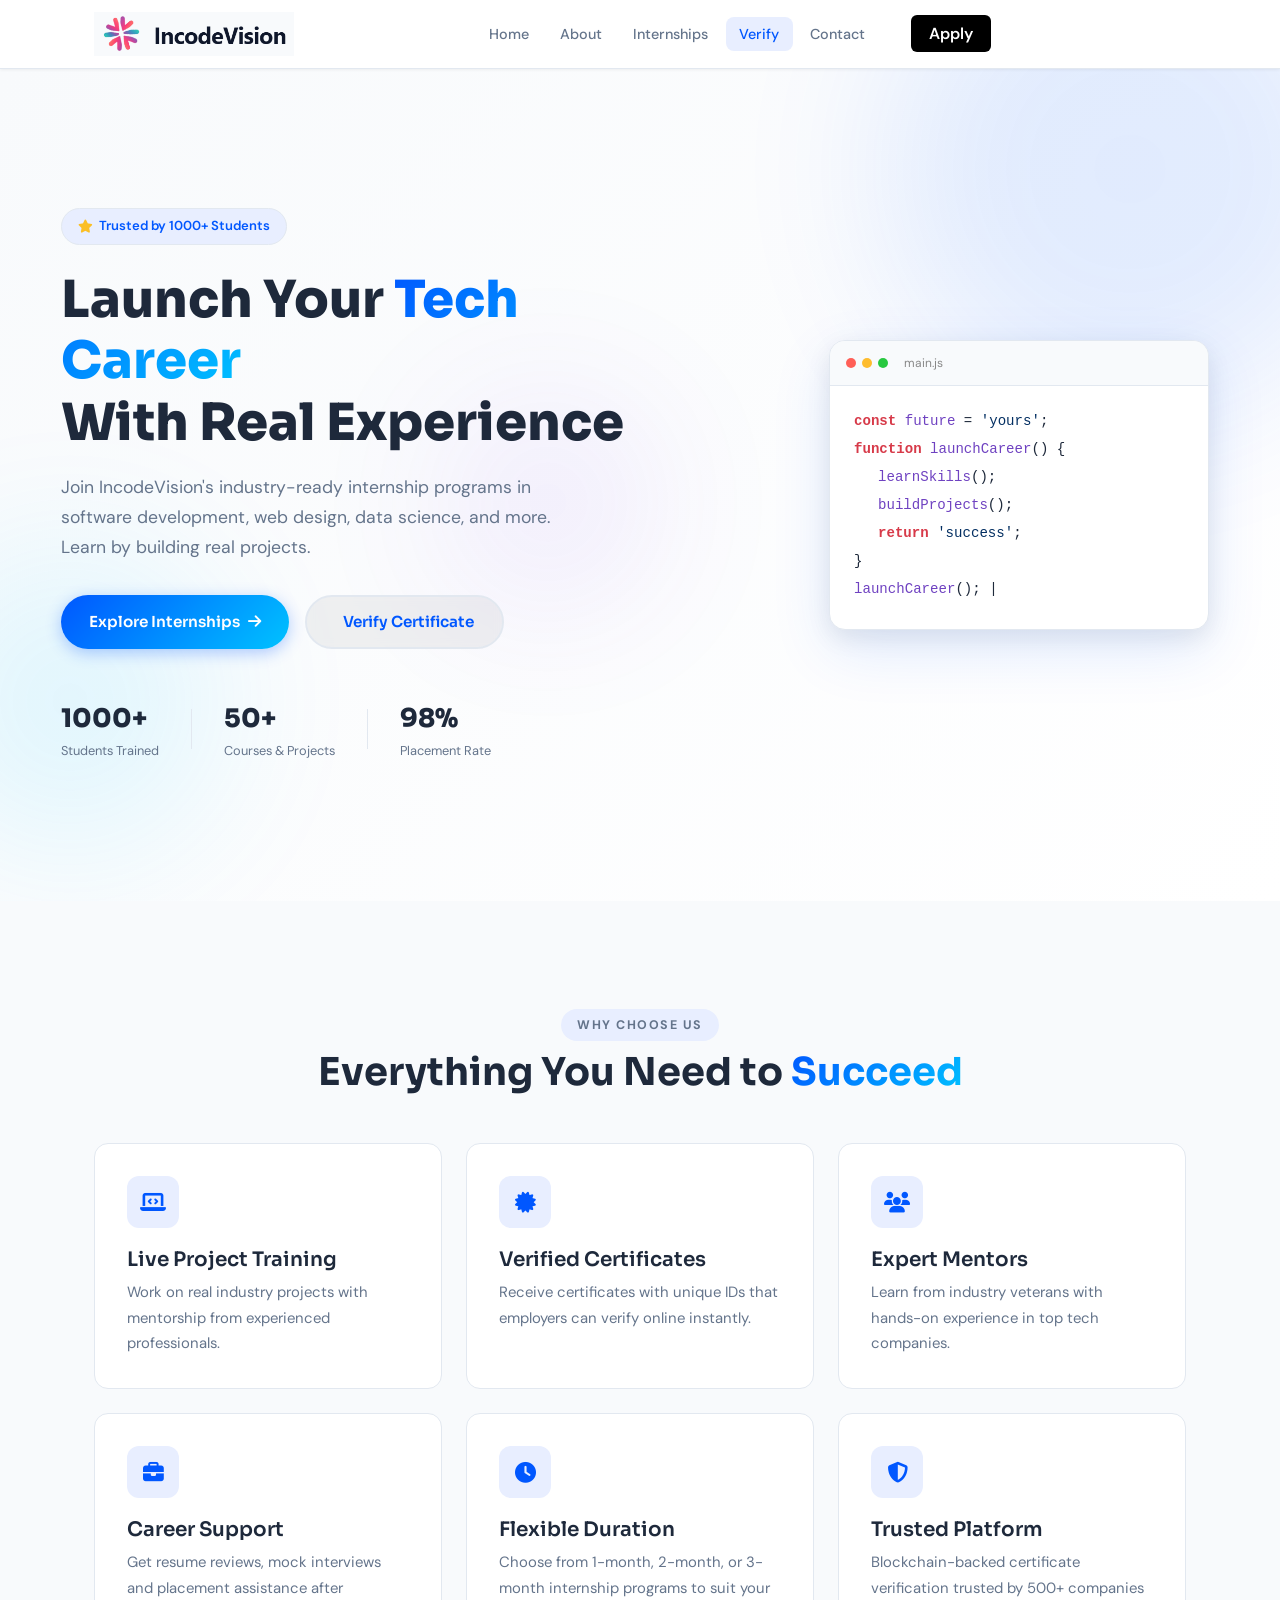
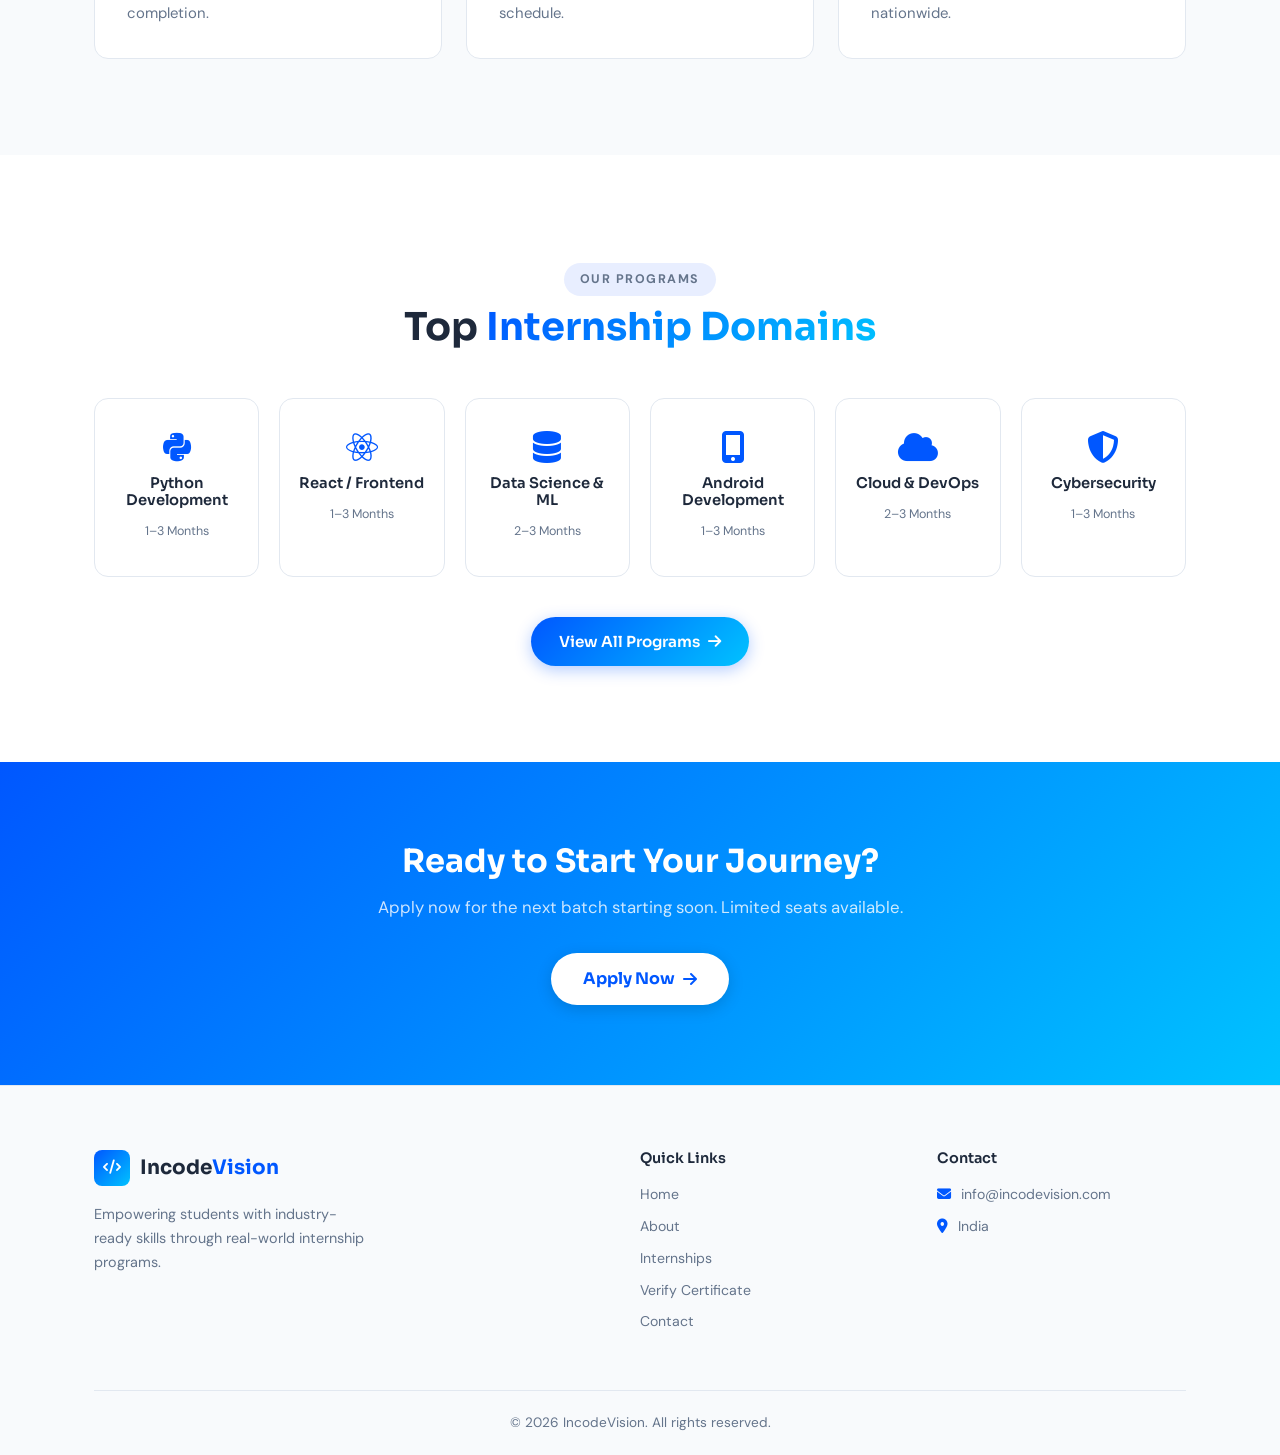
==== incodevision-site/index.html @ 97fe5856 "Add files via upload" ====
<!DOCTYPE html>
<html lang="en">
<head>
  <meta charset="UTF-8" />
  <meta name="viewport" content="width=device-width, initial-scale=1.0"/>

  <title>IncodeVision - Software Training & Internships</title>

  <!-- ✅ Favicon -->
  <link rel="icon" type="image/png" href="images/logo.png">

  <!-- CSS -->
  <link rel="stylesheet" href="css/style.css" />

  <!-- Fonts -->
  <link href="https://fonts.googleapis.com/css2?family=Sora:wght@300;400;600;700;800&family=DM+Sans:wght@300;400;500;600&display=swap" rel="stylesheet"/>
  
  <!-- Icons -->
  <link rel="stylesheet" href="https://cdnjs.cloudflare.com/ajax/libs/font-awesome/6.5.0/css/all.min.css"/>
</head>
<body>

  <!-- NAVBAR -->
 <nav class="navbar">
  <div class="nav-container">
    <a href="index.html" class="nav-logo">
      <img src="images/logo1.png" alt="IncodeVision" style="width: 200px;">
      <span class="logo-text">IncodeVision</span>
    </a>

    <div class="nav-menu-wrapper">
      <ul class="nav-links">
        <li><a href="index.html">Home</a></li>
        <li><a href="about.html">About</a></li>
        <li><a href="internships.html">Internships</a></li>
        <li><a href="verify.html" class="active">Verify</a></li>
        <li><a href="contact.html">Contact</a></li>
      </ul>
    </div>

    <div class="nav-action">
      <a href="https://docs.google.com/forms/d/e/1FAIpQLSc2dEgize7jvBvzToifJGO6LX6kTXSYK8UEjQz7DuTjuhGM4A/viewform" 
   class="btn-apply" 
   target="_blank" 
   rel="noopener noreferrer">
   Apply
</a>
    </div>

    <button class="hamburger" onclick="toggleMenu()"><i class="fas fa-bars"></i></button>
  </div>
</nav>

  <!-- HERO -->
  <section class="hero">
    <div class="hero-bg-shapes">
      <div class="shape s1"></div>
      <div class="shape s2"></div>
      <div class="shape s3"></div>
    </div>
    <div class="hero-content">
      <div class="hero-badge"><i class="fas fa-star"></i> Trusted by 1000+ Students</div>
      <h1>Launch Your <span class="gradient-text">Tech Career</span><br/>With Real Experience</h1>
      <p>Join IncodeVision's industry-ready internship programs in software development, web design, data science, and more. Learn by building real projects.</p>
      <div class="hero-buttons">
        <a href="internships.html" class="btn-primary">Explore Internships <i class="fas fa-arrow-right"></i></a>
        <a href="verify.html" class="btn-secondary"><i class="fas fa-shield-check"></i> Verify Certificate</a>
      </div>
      <div class="hero-stats">
        <div class="stat"><span class="stat-num">1000+</span><span class="stat-label">Students Trained</span></div>
        <div class="stat-divider"></div>
        <div class="stat"><span class="stat-num">50+</span><span class="stat-label">Courses & Projects</span></div>
        <div class="stat-divider"></div>
        <div class="stat"><span class="stat-num">98%</span><span class="stat-label">Placement Rate</span></div>
      </div>
    </div>
    <div class="hero-visual">
      <div class="code-card">
        <div class="code-header"><span class="dot red"></span><span class="dot yellow"></span><span class="dot green"></span><span style="margin-left:10px;font-size:12px;color:#888">main.js</span></div>
        <div class="code-body">
          <div class="code-line"><span class="kw">const</span> <span class="fn">future</span> = <span class="str">'yours'</span>;</div>
          <div class="code-line"><span class="kw">function</span> <span class="fn">launchCareer</span>() {</div>
          <div class="code-line pl"><span class="fn">learnSkills</span>();</div>
          <div class="code-line pl"><span class="fn">buildProjects</span>();</div>
          <div class="code-line pl"><span class="kw">return</span> <span class="str">'success'</span>;</div>
          <div class="code-line">}</div>
          <div class="code-line blink"><span class="fn">launchCareer</span>(); <span class="cursor">|</span></div>
        </div>
      </div>
    </div>
  </section>

  <!-- FEATURES -->
  <section class="features">
    <div class="container">
      <div class="section-header">
        <p class="section-tag">Why Choose Us</p>
        <h2>Everything You Need to <span class="gradient-text">Succeed</span></h2>
      </div>
      <div class="features-grid">
        <div class="feature-card">
          <div class="feature-icon"><i class="fas fa-laptop-code"></i></div>
          <h3>Live Project Training</h3>
          <p>Work on real industry projects with mentorship from experienced professionals.</p>
        </div>
        <div class="feature-card">
          <div class="feature-icon"><i class="fas fa-certificate"></i></div>
          <h3>Verified Certificates</h3>
          <p>Receive certificates with unique IDs that employers can verify online instantly.</p>
        </div>
        <div class="feature-card">
          <div class="feature-icon"><i class="fas fa-users"></i></div>
          <h3>Expert Mentors</h3>
          <p>Learn from industry veterans with hands-on experience in top tech companies.</p>
        </div>
        <div class="feature-card">
          <div class="feature-icon"><i class="fas fa-briefcase"></i></div>
          <h3>Career Support</h3>
          <p>Get resume reviews, mock interviews and placement assistance after completion.</p>
        </div>
        <div class="feature-card">
          <div class="feature-icon"><i class="fas fa-clock"></i></div>
          <h3>Flexible Duration</h3>
          <p>Choose from 1-month, 2-month, or 3-month internship programs to suit your schedule.</p>
        </div>
        <div class="feature-card">
          <div class="feature-icon"><i class="fas fa-shield-alt"></i></div>
          <h3>Trusted Platform</h3>
          <p>Blockchain-backed certificate verification trusted by 500+ companies nationwide.</p>
        </div>
      </div>
    </div>
  </section>

  <!-- DOMAINS -->
  <section class="domains">
    <div class="container">
      <div class="section-header">
        <p class="section-tag">Our Programs</p>
        <h2>Top <span class="gradient-text">Internship Domains</span></h2>
      </div>
      <div class="domains-grid">
        <div class="domain-card">
          <i class="fab fa-python"></i>
          <h4>Python Development</h4>
          <span>1–3 Months</span>
        </div>
        <div class="domain-card">
          <i class="fab fa-react"></i>
          <h4>React / Frontend</h4>
          <span>1–3 Months</span>
        </div>
        <div class="domain-card">
          <i class="fas fa-database"></i>
          <h4>Data Science & ML</h4>
          <span>2–3 Months</span>
        </div>
        <div class="domain-card">
          <i class="fas fa-mobile-alt"></i>
          <h4>Android Development</h4>
          <span>1–3 Months</span>
        </div>
        <div class="domain-card">
          <i class="fas fa-cloud"></i>
          <h4>Cloud & DevOps</h4>
          <span>2–3 Months</span>
        </div>
        <div class="domain-card">
          <i class="fas fa-shield-alt"></i>
          <h4>Cybersecurity</h4>
          <span>1–3 Months</span>
        </div>
      </div>
      <div style="text-align:center;margin-top:2.5rem">
        <a href="internships.html" class="btn-primary">View All Programs <i class="fas fa-arrow-right"></i></a>
      </div>
    </div>
  </section>

  <!-- CTA BANNER -->
  <section class="cta-banner">
    <div class="container">
      <h2>Ready to Start Your Journey?</h2>
      <p>Apply now for the next batch starting soon. Limited seats available.</p>
      <a href="https://docs.google.com/forms/d/e/1FAIpQLSc2dEgize7jvBvzToifJGO6LX6kTXSYK8UEjQz7DuTjuhGM4A/viewform?pli=1" target="_blank" class="btn-white">Apply Now <i class="fas fa-arrow-right"></i></a>
    </div>
  </section>

  <!-- FOOTER -->
  <footer class="footer">
    <div class="container">
      <div class="footer-grid">
        <div class="footer-brand">
          <div class="nav-logo" style="margin-bottom:1rem">
            <span class="logo-icon"><i class="fas fa-code"></i></span>
            <span class="logo-text">Incode<span class="accent">Vision</span></span>
          </div>
          <p>Empowering students with industry-ready skills through real-world internship programs.</p>
        </div>
        <div class="footer-links">
          <h4>Quick Links</h4>
          <a href="index.html">Home</a>
          <a href="about.html">About</a>
          <a href="internships.html">Internships</a>
          <a href="verify.html">Verify Certificate</a>
          <a href="contact.html">Contact</a>
        </div>
        <div class="footer-links">
          <h4>Contact</h4>
          <p><i class="fas fa-envelope"></i> info@incodevision.com</p>
          <p><i class="fas fa-map-marker-alt"></i> India</p>
        </div>
      </div>
      <div class="footer-bottom">
        <p>&copy; 2026 IncodeVision. All rights reserved.</p>
      </div>
    </div>
  </footer>

  <script src="js/main.js"></script>
</body>
</html>
---- incodevision-site/css/style.css ----
/* ===== RESET & BASE ===== */
*, *::before, *::after { box-sizing: border-box; margin: 0; padding: 0; }

:root {
  --primary: #0057ff;
  --primary-dark: #003ecb;
  --primary-light: #e8eeff;
  --accent: #00c2ff;
  --dark: #ffffff;
  --dark2: #f8fafc;
  --text: #1e293b;
  --text-muted: #64748b;
  --surface: #f8fafc;
  --border: #e2e8f0;
  --white: #ffffff;
  --success: #10b981;
  --error: #ef4444;
  --gradient: linear-gradient(135deg, var(--primary) 0%, var(--accent) 100%);
  --shadow-sm: 0 1px 3px rgba(0,0,0,0.06), 0 1px 2px rgba(0,0,0,0.04);
  --shadow-md: 0 4px 16px rgba(0,87,255,0.10), 0 2px 8px rgba(0,0,0,0.06);
  --shadow-lg: 0 20px 60px rgba(0,87,255,0.12), 0 8px 24px rgba(0,0,0,0.08);
  --radius: 14px;
  --radius-sm: 8px;
}

html { scroll-behavior: smooth; }
.btn-apply {
  background-color: black;
  color: white;
  padding: 8px 18px;
  border-radius: 6px;
  text-decoration: none;
  font-weight: 600;
  transition: 0.3s;
}

.btn-apply:hover {
  background-color: #333;
}
body {
  font-family: 'DM Sans', sans-serif;
  color: var(--text);
  background: var(--white);
  line-height: 1.7;
}
.nav-logo {
  display: flex;
  align-items: center;
  gap: 10px;
}

.nav-logo-img {
  height: 45px;   /* 🔥 perfect navbar size */
  width: auto;
  object-fit: contain;
}

.logo-text {
  font-size: 20px;
  font-weight: 700;
}
.container { max-width: 1140px; margin: 0 auto; padding: 0 1.5rem; }
img { max-width: 100%; display: block; }
a { text-decoration: none; color: inherit; }

/* ===== TYPOGRAPHY ===== */
h1, h2, h3, h4 { font-family: 'Sora', sans-serif; line-height: 1.2; }
h1 { font-size: clamp(2rem, 5vw, 3.2rem); font-weight: 800; }
h2 { font-size: clamp(1.6rem, 4vw, 2.4rem); font-weight: 700; }
h3 { font-size: 1.25rem; font-weight: 600; }
h4 { font-size: 1rem; font-weight: 600; }

.gradient-text {
  background: var(--gradient);
  -webkit-background-clip: text;
  -webkit-text-fill-color: transparent;
  background-clip: text;
}

/* ===== BUTTONS ===== */
.btn-primary {
  display: inline-flex; align-items: center; gap: 8px;
  background: var(--gradient);
  color: white;
  padding: 0.75rem 1.75rem;
  border-radius: 50px;
  font-family: 'Sora', sans-serif;
  font-weight: 600;
  font-size: 0.95rem;
  border: none; cursor: pointer;
  transition: transform 0.2s, box-shadow 0.2s;
  box-shadow: 0 4px 16px rgba(0,87,255,0.3);
}
.btn-primary:hover { transform: translateY(-2px); box-shadow: 0 8px 24px rgba(0,87,255,0.4); }

.btn-secondary {
  display: inline-flex; align-items: center; gap: 8px;
  background: rgba(0,0,0,0.05);
  color: var(--primary);
  padding: 0.75rem 1.75rem;
  border-radius: 50px;
  font-family: 'Sora', sans-serif;
  font-weight: 600;
  font-size: 0.95rem;
  border: 2px solid var(--border);
  cursor: pointer;
  transition: all 0.2s;
  backdrop-filter: blur(4px);
}
.btn-secondary:hover { background: var(--primary-light); border-color: var(--primary); }

.btn-white {
  display: inline-flex; align-items: center; gap: 8px;
  background: white;
  color: var(--primary);
  padding: 0.75rem 2rem;
  border-radius: 50px;
  font-family: 'Sora', sans-serif;
  font-weight: 700;
  font-size: 1rem;
  border: none; cursor: pointer;
  transition: transform 0.2s, box-shadow 0.2s;
  box-shadow: 0 4px 16px rgba(0,0,0,0.15);
}
.btn-white:hover { transform: translateY(-2px); box-shadow: 0 8px 24px rgba(0,0,0,0.2); }

.full-width { width: 100%; justify-content: center; }

/* ===== SECTION LABELS ===== */
.section-tag {
  display: inline-block;
  background: var(--primary-light);
  color: var(--primary);
  font-size: 0.78rem;
  font-weight: 700;
  letter-spacing: 0.12em;
  text-transform: uppercase;
  padding: 0.35rem 1rem;
  border-radius: 50px;
  margin-bottom: 0.75rem;
}

.section-header { text-align: center; margin-bottom: 3rem; }
.section-header h2 { margin-top: 0.5rem; }
.section-header p { color: var(--text-muted); max-width: 560px; margin: 0.75rem auto 0; }

/* ===== NAVBAR - LIGHT THEME ===== */
.navbar {
  position: sticky; top: 0; z-index: 1000;
  background: rgba(255,255,255,0.98);
  backdrop-filter: blur(12px);
  border-bottom: 1px solid var(--border);
  box-shadow: var(--shadow-sm);
}

.nav-container {
  max-width: 1140px; margin: 0 auto; padding: 0 1.5rem;
  display: flex; align-items: center; gap: 2rem;
  height: 68px;
}

.nav-logo {
  display: flex; align-items: center; gap: 10px;
  font-family: 'Sora', sans-serif; font-weight: 800; font-size: 1.2rem;
  color: var(--dark);
}
.logo-icon {
  width: 36px; height: 36px;
  background: var(--gradient);
  border-radius: 8px;
  display: flex; align-items: center; justify-content: center;
  color: white; font-size: 0.9rem;
}
.logo-text .accent { color: var(--primary); }

.nav-links {
  display: flex; list-style: none; gap: 0.25rem; margin-left: auto;
}
.nav-links a {
  font-size: 0.9rem; font-weight: 500; color: var(--text-muted);
  padding: 0.5rem 0.85rem; border-radius: var(--radius-sm);
  transition: all 0.2s;
}
.nav-links a:hover, .nav-links a.active {
  color: var(--primary); background: var(--primary-light);
}

.nav-cta {
  display: inline-flex; align-items: center;
  background: var(--gradient);
  color: white !important;
  padding: 0.55rem 1.25rem;
  border-radius: 50px;
  font-size: 0.88rem;
  font-weight: 600;
  white-space: nowrap;
  box-shadow: 0 2px 8px rgba(0,87,255,0.3);
  transition: transform 0.2s, box-shadow 0.2s;
}
.nav-cta:hover { transform: translateY(-1px); box-shadow: 0 4px 14px rgba(0,87,255,0.4); }

.hamburger {
  display: none; background: none; border: none;
  font-size: 1.3rem; cursor: pointer; color: var(--text);
  margin-left: auto;
}

.mobile-menu {
  display: none; flex-direction: column;
  background: white; border-top: 1px solid var(--border);
  padding: 0.75rem 1.5rem 1rem;
}
.mobile-menu a {
  padding: 0.65rem 0; color: var(--text-muted); font-weight: 500;
  border-bottom: 1px solid var(--border);
}
.mobile-menu a:last-child { border-bottom: none; }
.mobile-menu.open { display: flex; }

/* ===== HERO - LIGHT THEME ===== */
.hero {
  min-height: calc(100vh - 68px);
  background: linear-gradient(135deg, #f8fafc 0%, #ffffff 100%);
  display: flex; align-items: center;
  position: relative; overflow: hidden;
  padding: 5rem 1.5rem;
  gap: 4rem;
  max-width: 100%;
}

.hero-bg-shapes { position: absolute; inset: 0; pointer-events: none; }
.shape {
  position: absolute; border-radius: 50%;
  filter: blur(80px); opacity: 0.1;
}
.s1 { width: 500px; height: 500px; background: var(--primary); top: -150px; right: -100px; }
.s2 { width: 300px; height: 300px; background: var(--accent); bottom: 50px; left: -80px; }
.s3 { width: 200px; height: 200px; background: #7c3aed; top: 40%; left: 35%; }

.hero-content {
  max-width: 620px; margin: 0 auto;
  position: relative; z-index: 1;
  flex: 1;
  text-align: left;
}

.hero-badge {
  display: inline-flex; align-items: center; gap: 6px;
  background: var(--primary-light);
  color: var(--primary);
  font-size: 0.82rem; font-weight: 600;
  padding: 0.4rem 1rem; border-radius: 50px;
  border: 1px solid var(--border);
  margin-bottom: 1.5rem;
}
.hero-badge i { color: #fbbf24; }

.hero h1 { color: var(--text); margin-bottom: 1.25rem; }
.hero p { color: var(--text-muted); font-size: 1.1rem; margin-bottom: 2rem; max-width: 520px; }

.hero-buttons { display: flex; gap: 1rem; flex-wrap: wrap; margin-bottom: 3rem; }

.hero-stats {
  display: flex; align-items: center; gap: 2rem;
  flex-wrap: wrap;
}
.stat { display: flex; flex-direction: column; }
.stat-num { font-family: 'Sora', sans-serif; font-size: 1.6rem; font-weight: 800; color: var(--text); }
.stat-label { font-size: 0.8rem; color: var(--text-muted); }
.stat-divider { width: 1px; height: 40px; background: var(--border); }

.hero-visual {
  flex: 1; display: flex; justify-content: center; align-items: center;
  position: relative; z-index: 1;
  max-width: 400px; margin: 0 auto;
}

.code-card {
  background: #ffffff;
  border: 1px solid var(--border);
  border-radius: 16px;
  width: 100%;
  max-width: 380px;
  overflow: hidden;
  box-shadow: var(--shadow-lg);
}
.code-header {
  background: var(--surface);
  padding: 0.75rem 1rem;
  display: flex; align-items: center; gap: 6px;
  border-bottom: 1px solid var(--border);
}
.dot { width: 10px; height: 10px; border-radius: 50%; }
.dot.red { background: #ff5f57; }
.dot.yellow { background: #febc2e; }
.dot.green { background: #28c840; }
.code-body { padding: 1.5rem; font-family: 'Courier New', monospace; font-size: 0.88rem; }
.code-line { margin-bottom: 4px; color: var(--text); }
.code-line.pl { padding-left: 1.5rem; }
.kw { color: #d73a49; font-weight: 600; }
.fn { color: #6f42c1; }
.str { color: #032f62; }
.cursor { animation: blink 1s infinite; }
@keyframes blink { 0%,100%{opacity:1}50%{opacity:0} }

/* ===== PAGE HERO - LIGHT ===== */
.page-hero {
  background: linear-gradient(135deg, #f8fafc 0%, #ffffff 100%);
  padding: 5rem 1.5rem;
  text-align: center;
  border-bottom: 1px solid var(--border);
}
.page-hero h1 { color: var(--text); margin-top: 0.5rem; }
.page-hero p { color: var(--text-muted); max-width: 560px; margin: 1rem auto 0; font-size: 1.05rem; }
.page-hero .section-tag { background: var(--primary-light); color: var(--primary); border: 1px solid var(--border); }

/* ===== FEATURES ===== */
.features { padding: 6rem 1.5rem; background: var(--surface); }
.features-grid {
  display: grid; grid-template-columns: repeat(auto-fit, minmax(300px, 1fr)); gap: 1.5rem;
}
.feature-card {
  background: white; border-radius: var(--radius);
  padding: 2rem; border: 1px solid var(--border);
  transition: transform 0.2s, box-shadow 0.2s;
}
.feature-card:hover { transform: translateY(-4px); box-shadow: var(--shadow-md); }
.feature-icon {
  width: 52px; height: 52px;
  background: var(--primary-light);
  border-radius: 12px;
  display: flex; align-items: center; justify-content: center;
  font-size: 1.3rem; color: var(--primary);
  margin-bottom: 1.25rem;
}
.feature-card h3 { margin-bottom: 0.5rem; }
.feature-card p { color: var(--text-muted); font-size: 0.93rem; }

/* ===== DOMAINS ===== */
.domains { padding: 6rem 1.5rem; background: white; }
.domains-grid {
  display: grid; grid-template-columns: repeat(auto-fit, minmax(160px, 1fr)); gap: 1.25rem;
}
.domain-card {
  background: white; border: 1px solid var(--border);
  border-radius: var(--radius);
  padding: 2rem 1rem; text-align: center;
  transition: all 0.2s; cursor: default;
}
.domain-card:hover { border-color: var(--primary); box-shadow: var(--shadow-md); transform: translateY(-3px); }
.domain-card i { font-size: 2rem; margin-bottom: 0.75rem; color: var(--primary); display: block; }
.domain-card h4 { font-size: 0.92rem; margin-bottom: 0.4rem; }
.domain-card span { font-size: 0.78rem; color: var(--text-muted); }

/* ===== CTA BANNER ===== */
.cta-banner {
  background: var(--gradient);
  padding: 5rem 1.5rem; text-align: center;
}
.cta-banner h2 { color: white; font-size: 2rem; margin-bottom: 0.75rem; }
.cta-banner p { color: rgba(255,255,255,0.8); margin-bottom: 2rem; font-size: 1.05rem; }

/* ===== FOOTER - LIGHT ===== */
.footer { background: var(--surface); color: var(--text-muted); padding: 4rem 1.5rem 0; border-top: 1px solid var(--border); }
.footer-grid {
  display: grid; grid-template-columns: 2fr 1fr 1fr; gap: 3rem; padding-bottom: 3rem;
  border-bottom: 1px solid var(--border);
}
.footer-brand .nav-logo { color: var(--text); }
.footer-brand p { margin-top: 0.75rem; font-size: 0.9rem; max-width: 280px; }
.footer-links h4 { color: var(--text); margin-bottom: 1rem; font-size: 0.9rem; }
.footer-links a, .footer-links p {
  display: block; color: var(--text-muted); font-size: 0.88rem;
  margin-bottom: 0.5rem; transition: color 0.2s;
}
.footer-links a:hover { color: var(--primary); }
.footer-links p i { margin-right: 6px; color: var(--primary); }
.footer-bottom {
  padding: 1.25rem 0; text-align: center;
  font-size: 0.85rem; color: var(--text-muted);
}

/* ===== ABOUT PAGE - LIGHT ===== */
.about-mission { padding: 6rem 1.5rem; background: white; }
.two-col { display: grid; grid-template-columns: 1fr 1fr; gap: 4rem; align-items: center; }
.about-text .section-tag { margin-bottom: 0.75rem; }
.about-text h2 { margin-bottom: 1.25rem; }
.about-text p { color: var(--text-muted); margin-bottom: 1rem; }
.about-checks { margin-top: 1.5rem; display: flex; flex-direction: column; gap: 0.6rem; }
.check-item {
  display: flex; align-items: center; gap: 10px;
  font-size: 0.93rem; font-weight: 500;
}
.check-item i { color: var(--success); font-size: 1rem; }

.about-image-block { position: relative; }
.about-img-card {
  background: linear-gradient(135deg, var(--primary-light), #e0f2fe);
  border-radius: 20px; height: 380px;
  display: flex; align-items: center; justify-content: center;
  position: relative; overflow: hidden;
  border: 1px solid var(--border);
}
.img-placeholder { font-size: 5rem; color: var(--primary); opacity: 0.4; }
.img-stat-overlay {
  position: absolute; background: white;
  border-radius: 12px; padding: 1rem 1.25rem;
  box-shadow: var(--shadow-md);
  display: flex; flex-direction: column; align-items: center;
}
.img-stat-overlay.top-right { top: 1.5rem; right: 1.5rem; }
.img-stat-overlay.bottom-left { bottom: 1.5rem; left: 1.5rem; }
.big-num { font-family: 'Sora', sans-serif; font-size: 1.5rem; font-weight: 800; color: var(--primary); }
.img-stat-overlay span:last-child { font-size: 0.75rem; color: var(--text-muted); font-weight: 500; }

.values-section { padding: 6rem 1.5rem; background: var(--surface); }
.values-grid { display: grid; grid-template-columns: repeat(auto-fit, minmax(220px, 1fr)); gap: 1.5rem; }
.value-card {
  background: white; border: 1px solid var(--border);
  border-radius: var(--radius); padding: 2rem;
  transition: all 0.2s;
}
.value-card:hover { border-color: var(--primary); box-shadow: var(--shadow-md); }
.value-num {
  font-family: 'Sora', sans-serif; font-size: 2.5rem; font-weight: 800;
  color: var(--primary-light); margin-bottom: 0.75rem;
  -webkit-text-stroke: 2px var(--primary);
}
.value-card h3 { margin-bottom: 0.5rem; }
.value-card p { color: var(--text-muted); font-size: 0.92rem; }

.team-section { padding: 6rem 1.5rem; background: white; }
.team-grid { display: grid; grid-template-columns: repeat(auto-fit, minmax(220px, 1fr)); gap: 2rem; }
.team-card {
  text-align: center; background: white; border: 1px solid var(--border);
  border-radius: var(--radius); padding: 2.5rem 1.5rem;
  transition: all 0.2s;
}
.team-card:hover { box-shadow: var(--shadow-md); transform: translateY(-4px); }
.team-avatar {
  width: 80px; height: 80px; border-radius: 50%;
  background: var(--primary-light);
  display: flex; align-items: center; justify-content: center;
  font-size: 2rem; color: var(--primary);
  margin: 0 auto 1rem;
}
.team-card h4 { margin-bottom: 0.25rem; }
.team-card > p { color: var(--text-muted); font-size: 0.85rem; margin-bottom: 1rem; }
.team-socials { display: flex; justify-content: center; gap: 0.5rem; }
.team-socials a {
  width: 34px; height: 34px; border-radius: 50%;
  border: 1px solid var(--border);
  display: flex; align-items: center; justify-content: center;
  font-size: 0.85rem; color: var(--text-muted);
  transition: all 0.2s;
}
.team-socials a:hover { border-color: var(--primary); color: var(--primary); }

/* ===== INTERNSHIPS PAGE ===== */
.how-it-works { padding: 6rem 1.5rem; background: var(--surface); }
.steps-grid {
  display: flex; align-items: flex-start; gap: 0; flex-wrap: wrap; justify-content: center;
}
.step-card {
  flex: 1; min-width: 160px; max-width: 220px;
  text-align: center; padding: 1.5rem 1rem;
}
.step-num {
  font-family: 'Sora', sans-serif; font-size: 2rem; font-weight: 800;
  background: var(--gradient); -webkit-background-clip: text;
  -webkit-text-fill-color: transparent; background-clip: text;
  margin-bottom: 0.5rem;
}
.step-card h3 { font-size: 1rem; margin-bottom: 0.4rem; }
.step-card p { font-size: 0.85rem; color: var(--text-muted); }
.step-arrow {
  display: flex; align-items: center; padding-top: 1.5rem;
  font-size: 1.2rem; color: #cbd5e1;
}

.programs-section { padding: 6rem 1.5rem; background: white; }
.programs-grid { display: grid; grid-template-columns: repeat(auto-fit, minmax(320px, 1fr)); gap: 1.5rem; }
.program-card {
  background: white; border: 1px solid var(--border);
  border-radius: var(--radius); padding: 2rem;
  transition: all 0.2s; position: relative; overflow: hidden;
}
.program-card:hover { box-shadow: var(--shadow-md); transform: translateY(-3px); }
.program-card.featured { border-color: var(--primary); box-shadow: 0 0 0 1px var(--primary), var(--shadow-md); }
.featured-badge {
  position: absolute; top: 1rem; right: 1rem;
  background: var(--gradient); color: white;
  font-size: 0.75rem; font-weight: 700; padding: 0.25rem 0.7rem;
  border-radius: 50px;
}
.program-icon {
  width: 56px; height: 56px; border-radius: 14px;
  display: flex; align-items: center; justify-content: center;
  font-size: 1.5rem; margin-bottom: 1.25rem;
}
.program-icon.python { background: #fef3c7; color: #d97706; }
.program-icon.react { background: #e0f2fe; color: #0284c7; }
.program-icon.ml { background: #f3e8ff; color: #7c3aed; }
.program-icon.android { background: #dcfce7; color: #16a34a; }
.program-icon.cloud { background: #e0f2fe; color: #0284c7; }
.program-icon.cyber { background: #fee2e2; color: #dc2626; }
.program-content h3 { margin-bottom: 0.6rem; }
.program-content p { color: var(--text-muted); font-size: 0.9rem; margin-bottom: 1rem; }
.program-meta { display: flex; gap: 1rem; flex-wrap: wrap; margin-bottom: 1rem; }
.program-meta span { font-size: 0.82rem; color: var(--text-muted); display: flex; align-items: center; gap: 4px; }
.program-meta i { color: var(--primary); }
.program-tags { display: flex; flex-wrap: wrap; gap: 0.4rem; margin-bottom: 1.25rem; }
.program-tags span {
  background: var(--primary-light); color: var(--primary);
  font-size: 0.75rem; font-weight: 600; padding: 0.2rem 0.65rem; border-radius: 50px;
}

.benefits-section { padding: 5rem 1.5rem; background: var(--surface); }
.benefits-grid { display: grid; grid-template-columns: repeat(auto-fit, minmax(240px, 1fr)); gap: 1rem; }
.benefit-item {
  display: flex; align-items: center; gap: 10px;
  background: white; border: 1px solid var(--border);
  border-radius: var(--radius-sm); padding: 1rem 1.25rem;
  font-weight: 500; font-size: 0.93rem;
}
.benefit-item i { color: var(--success); font-size: 1.1rem; flex-shrink: 0; }

/* ===== VERIFY PAGE ===== */
.verify-section { padding: 5rem 1.5rem; background: white; }
.verify-card {
  max-width: 700px; margin: 0 auto 4rem;
  background: white; border: 1px solid var(--border);
  border-radius: 20px; padding: 3rem;
  box-shadow: var(--shadow-md);
  text-align: center;
}
.verify-icon {
  width: 72px; height: 72px;
  background: var(--primary-light);
  border-radius: 50%; margin: 0 auto 1.5rem;
  display: flex; align-items: center; justify-content: center;
  font-size: 1.8rem; color: var(--primary);
}
.verify-card h2 { margin-bottom: 0.6rem; }
.verify-card > p { color: var(--text-muted); margin-bottom: 2rem; }

.verify-form { display: flex; gap: 0.75rem; flex-wrap: wrap; justify-content: center; margin-bottom: 2rem; }
.input-group {
  flex: 1; min-width: 240px;
  display: flex; align-items: center; gap: 0;
  border: 2px solid var(--border); border-radius: 50px;
  overflow: hidden; background: white;
  transition: border-color 0.2s;
}
.input-group:focus-within { border-color: var(--primary); }
.input-icon { padding: 0 0.75rem 0 1.25rem; color: var(--text-muted); font-size: 0.9rem; }
.input-group input {
  flex: 1; border: none; outline: none; padding: 0.85rem 1rem 0.85rem 0;
  font-family: 'DM Sans', sans-serif; font-size: 0.92rem;
  color: var(--text);
}
.verify-btn { white-space: nowrap; }

.verify-result {
  border-radius: var(--radius); padding: 0;
  overflow: hidden; text-align: left; border: 1px solid;
}
.verify-result.success { border-color: var(--success); }
.verify-result.error { border-color: var(--error); }
.result-header {
  display: flex; align-items: center; gap: 10px;
  padding: 1rem 1.5rem; font-weight: 600;
}
.verify-result.success .result-header { background: #d1fae5; color: #065f46; }
.verify-result.error .result-header { background: #fee2e2; color: #991b1b; }
.result-header i { font-size: 1.1rem; }
.result-body { padding: 1.25rem 1.5rem; }
.result-row {
  display: flex; justify-content: space-between; align-items: center;
  padding: 0.65rem 0; border-bottom: 1px solid var(--border);
  font-size: 0.92rem;
}
.result-row:last-child { border-bottom: none; }
.result-label { color: var(--text-muted); font-weight: 500; }
.result-value { font-weight: 600; }
.status-badge {
  background: #d1fae5; color: #065f46;
  padding: 0.2rem 0.75rem; border-radius: 50px; font-size: 0.82rem;
}

.verify-info-grid { display: grid; grid-template-columns: repeat(auto-fit, minmax(220px, 1fr)); gap: 1.5rem; }
.verify-info-card {
  text-align: center; padding: 2rem;
  background: white; border: 1px solid var(--border); border-radius: var(--radius);
}
.verify-info-card i {
  font-size: 2rem; color: var(--primary); margin-bottom: 1rem; display: block;
}
.verify-info-card h4 { margin-bottom: 0.5rem; }
.verify-info-card p { font-size: 0.88rem; color: var(--text-muted); }

.faq-section { padding: 6rem 1.5rem; background: var(--surface); }
.faq-list { max-width: 700px; margin: 0 auto; display: flex; flex-direction: column; gap: 0.75rem; }
.faq-item {
  background: white; border: 1px solid var(--border); border-radius: var(--radius);
  overflow: hidden; cursor: pointer;
}
.faq-question {
  padding: 1.1rem 1.5rem;
  display: flex; justify-content: space-between; align-items: center;
  font-weight: 600; font-size: 0.95rem;
  transition: background 0.2s;
}
.faq-question:hover { background: var(--primary-light); }
.faq-question i { color: var(--primary); transition: transform 0.3s; flex-shrink: 0; }
.faq-item.open .faq-question i { transform: rotate(180deg); }
.faq-answer {
  padding: 0 1.5rem; max-height: 0; overflow: hidden;
  color: var(--text-muted); font-size: 0.9rem;
  transition: max-height 0.3s ease, padding 0.3s ease;
}
.faq-item.open .faq-answer { max-height: 200px; padding: 0 1.5rem 1.25rem; }

/* ===== CONTACT PAGE ===== */
.contact-section { padding: 6rem 1.5rem; background: white; }
.contact-grid { display: grid; grid-template-columns: 1fr 1.4fr; gap: 4rem; align-items: start; }
.contact-info h3 { margin-bottom: 0.75rem; }
.contact-info > p { color: var(--text-muted); margin-bottom: 2rem; }
.contact-items { display: flex; flex-direction: column; gap: 1.25rem; margin-bottom: 2rem; }
.contact-item { display: flex; align-items: flex-start; gap: 1rem; }
.contact-item-icon {
  width: 44px; height: 44px; border-radius: 10px;
  background: var(--primary-light); color: var(--primary);
  display: flex; align-items: center; justify-content: center;
  font-size: 1rem; flex-shrink: 0;
}
.contact-item h4 { font-size: 0.88rem; margin-bottom: 0.2rem; }
.contact-item p { font-size: 0.88rem; color: var(--text-muted); }
.social-links h4 { margin-bottom: 0.75rem; font-size: 0.9rem; }
.social-icons { display: flex; gap: 0.6rem; }
.social-btn {
  width: 40px; height: 40px; border-radius: 50%;
  border: 1px solid var(--border);
  display: flex; align-items: center; justify-content: center;
  color: var(--text-muted); font-size: 0.9rem;
  transition: all 0.2s;
}
.social-btn:hover { background: var(--primary); border-color: var(--primary); color: white; }

.contact-form-box {
  background: white; border: 1px solid var(--border);
  border-radius: 20px; padding: 2.5rem;
  box-shadow: var(--shadow-md);
}
.contact-form-box h3 { margin-bottom: 1.5rem; }
.form-row { display: grid; grid-template-columns: 1fr 1fr; gap: 1rem; }
.form-group { margin-bottom: 1.1rem; }
.form-group label { display: block; font-size: 0.85rem; font-weight: 600; margin-bottom: 0.4rem; }
.form-group input, .form-group textarea {
  width: 100%; border: 2px solid var(--border);
  border-radius: var(--radius-sm); padding: 0.7rem 1rem;
  font-family: 'DM Sans', sans-serif; font-size: 0.92rem;
  color: var(--text); outline: none; transition: border-color 0.2s;
  resize: vertical;
}
.form-group input:focus, .form-group textarea:focus { border-color: var(--primary); }
.form-success {
  background: #d1fae5; color: #065f46; border-radius: var(--radius-sm);
  padding: 0.9rem 1.25rem; margin-top: 1rem; font-weight: 500; font-size: 0.9rem;
  display: flex; align-items: center; gap: 8px;
}

/* ===== RESPONSIVE ===== */
@media (max-width: 900px) {
  .hero { flex-direction: column; text-align: center; padding: 4rem 1.5rem 3rem; }
  .hero-content { max-width: 100%; }
  .hero-buttons { justify-content: center; }
  .hero-stats { justify-content: center; }
  .hero p { margin-left: auto; margin-right: auto; }
  .hero-visual { max-width: 360px; }
  .two-col, .contact-grid { grid-template-columns: 1fr; }
  .about-image-block { order: -1; }
  .footer-grid { grid-template-columns: 1fr; gap: 2rem; }
  .steps-grid { gap: 1rem; }
  .step-arrow { display: none; }
  .form-row { grid-template-columns: 1fr; }
}

@media (max-width: 768px) {
  .nav-links, .nav-cta { display: none; }
  .hamburger { display: flex; }
  .programs-grid, .features-grid { grid-template-columns: 1fr; }
}
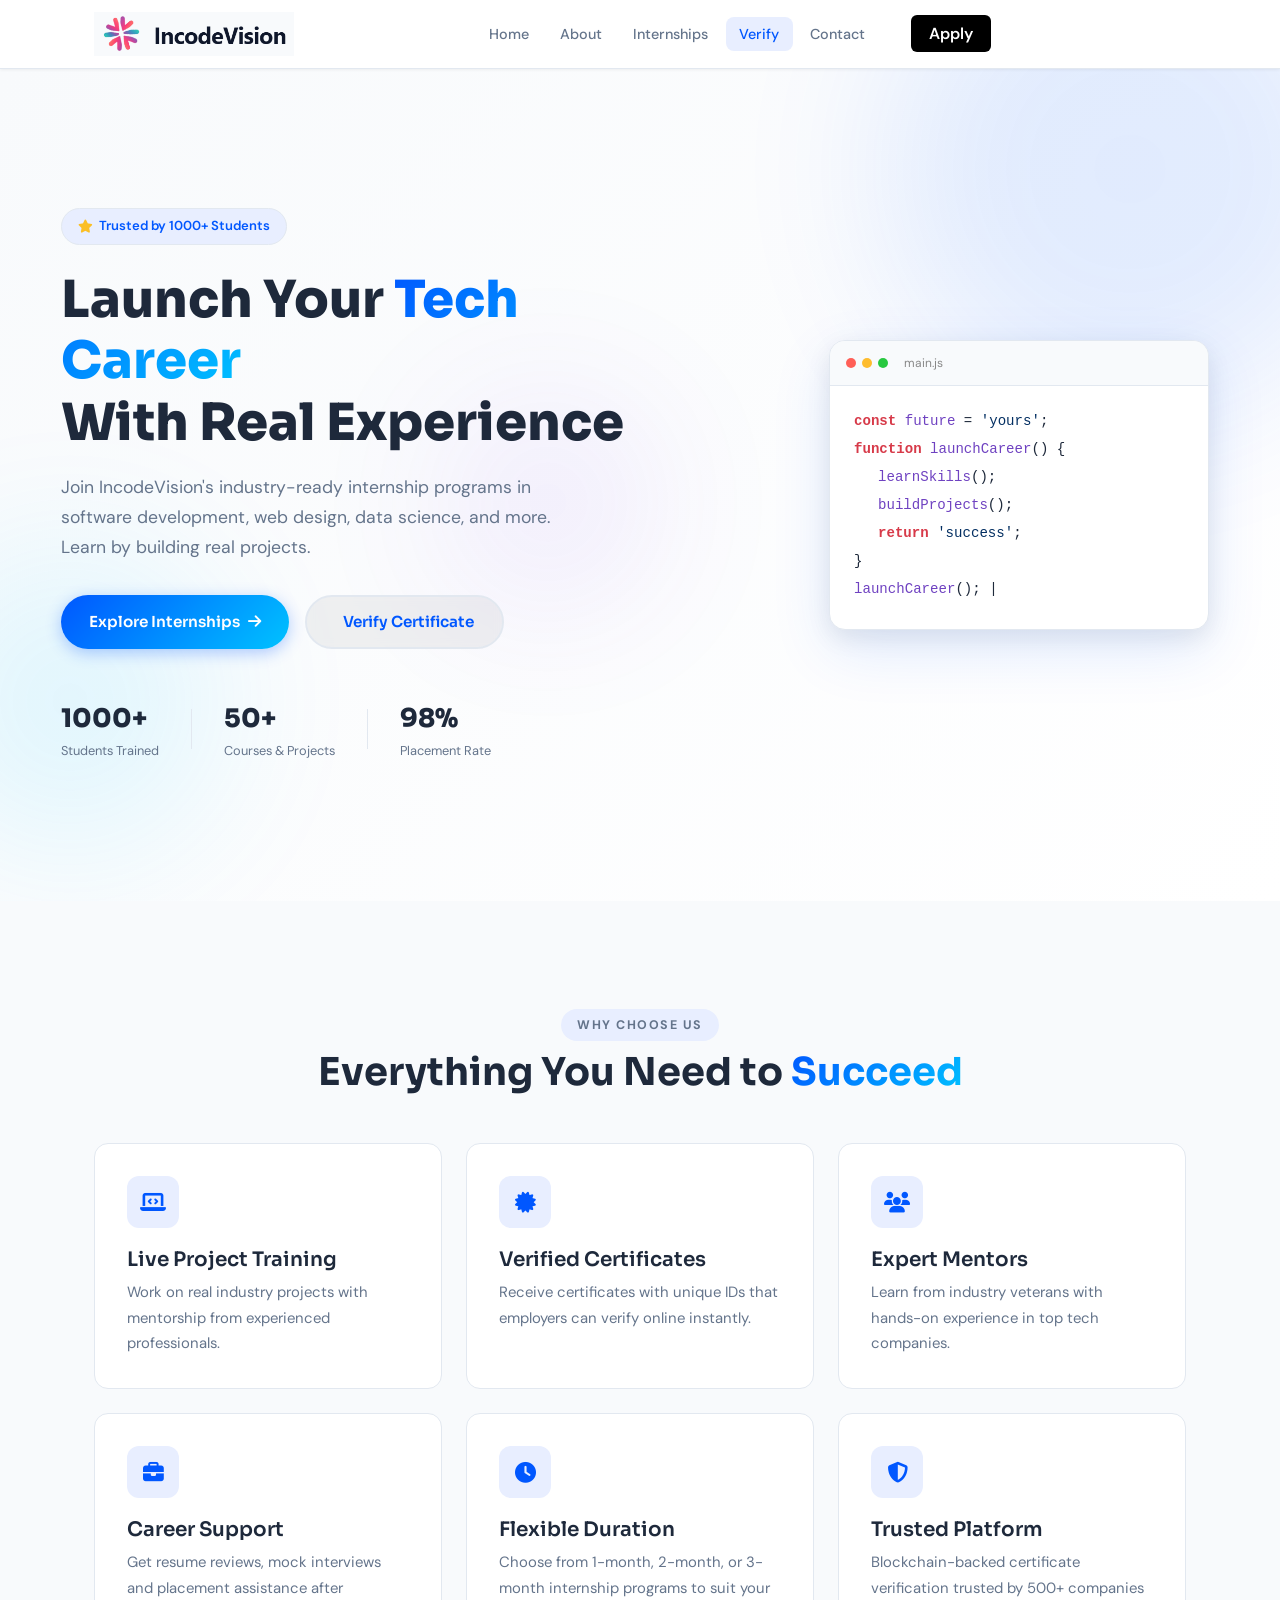
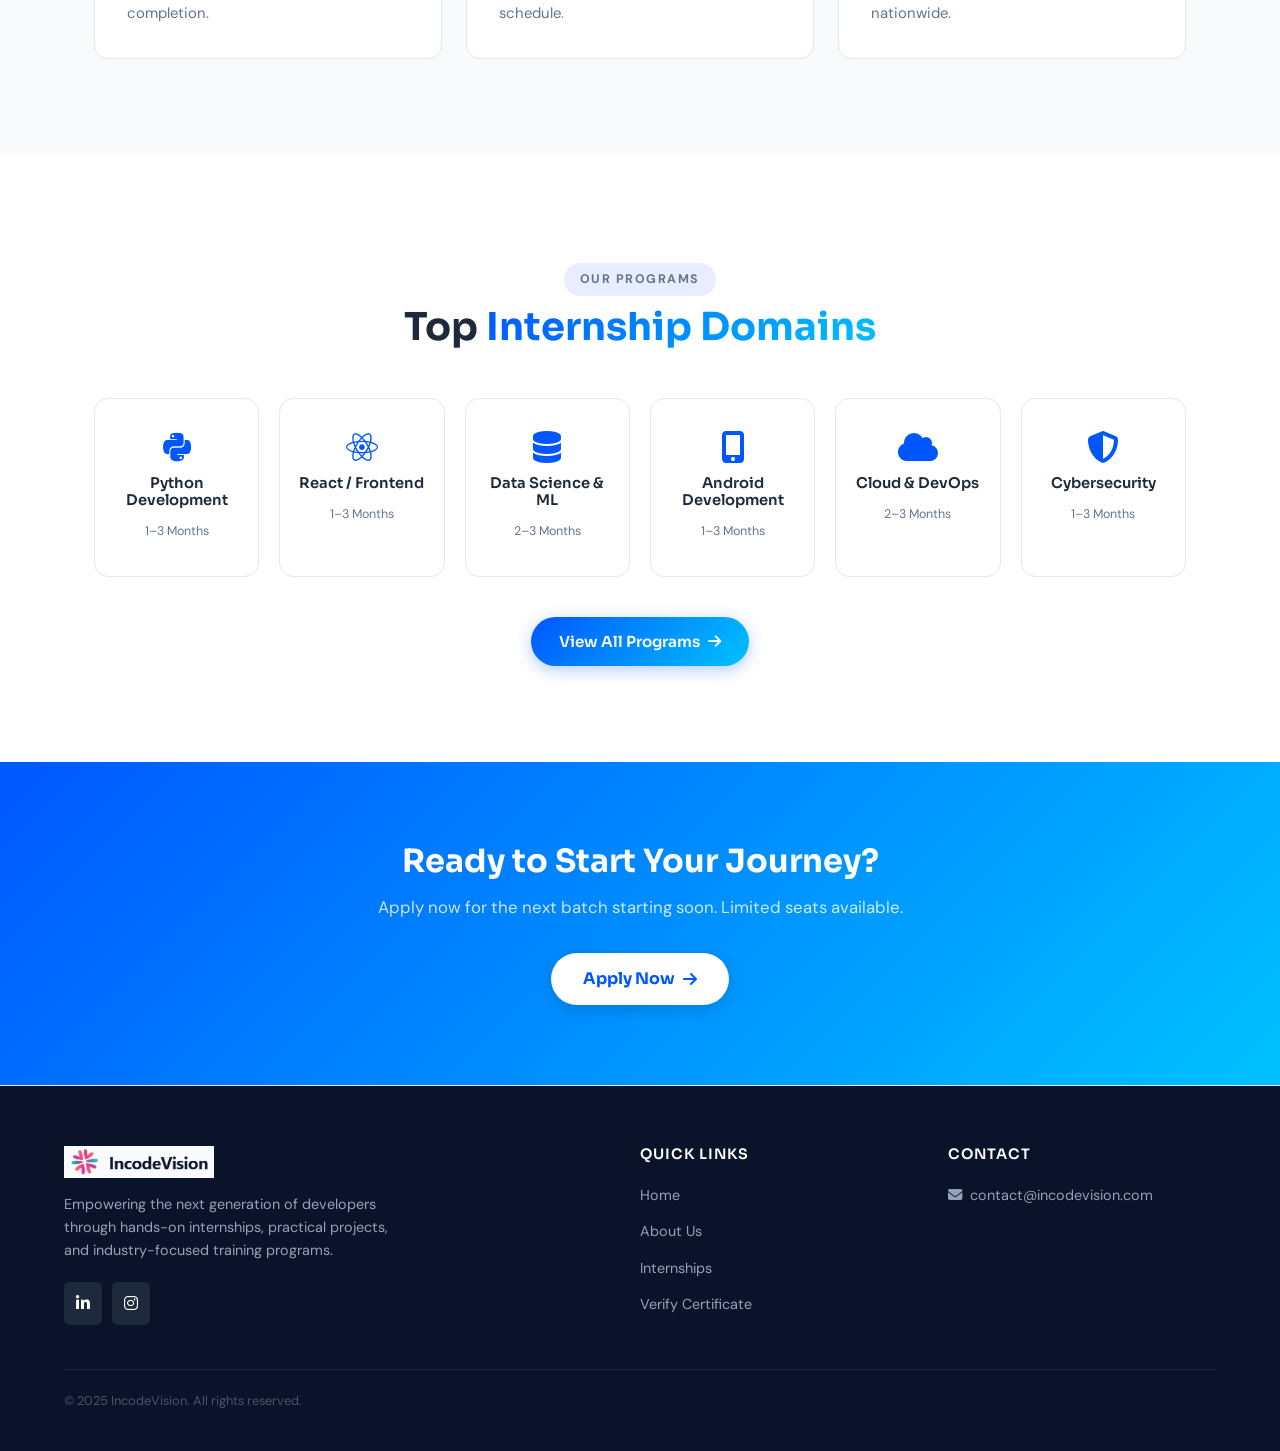
==== commit 29388bcd: "Add files via upload" ====
--- a/incodevision-site/index.html
+++ b/incodevision-site/index.html
@@ -187,35 +187,74 @@
   </section>
 
   <!-- FOOTER -->
-  <footer class="footer">
-    <div class="container">
-      <div class="footer-grid">
-        <div class="footer-brand">
-          <div class="nav-logo" style="margin-bottom:1rem">
-            <span class="logo-icon"><i class="fas fa-code"></i></span>
-            <span class="logo-text">Incode<span class="accent">Vision</span></span>
-          </div>
-          <p>Empowering students with industry-ready skills through real-world internship programs.</p>
-        </div>
-        <div class="footer-links">
-          <h4>Quick Links</h4>
-          <a href="index.html">Home</a>
-          <a href="about.html">About</a>
-          <a href="internships.html">Internships</a>
-          <a href="verify.html">Verify Certificate</a>
-          <a href="contact.html">Contact</a>
-        </div>
-        <div class="footer-links">
-          <h4>Contact</h4>
-          <p><i class="fas fa-envelope"></i> info@incodevision.com</p>
-          <p><i class="fas fa-map-marker-alt"></i> India</p>
-        </div>
-      </div>
-      <div class="footer-bottom">
-        <p>&copy; 2026 IncodeVision. All rights reserved.</p>
-      </div>
-    </div>
-  </footer>
+  <style>
+  .footer {
+    background-color: #0b132b; /* Dark navy background */
+    color: #ffffff;
+    padding: 60px 5% 20px;
+    font-family: 'DM Sans', sans-serif;
+  }
+  .footer-container {
+    display: grid;
+    grid-template-columns: 2fr 1fr 1fr;
+    gap: 40px;
+    max-width: 1200px;
+    margin: 0 auto;
+  }
+  .footer-brand img { width: 150px; margin-bottom: 15px; }
+  .footer-brand p { color: #94a3b8; line-height: 1.6; font-size: 0.9rem; max-width: 350px; }
+  .social-icons { margin-top: 20px; display: flex; gap: 10px; }
+  .social-icons a { color: white; background: #1e293b; padding: 8px 12px; border-radius: 6px; text-decoration: none; }
+  
+  .footer-links h4, .footer-contact h4 { font-size: 0.9rem; letter-spacing: 1px; margin-bottom: 20px; color: #ffffff; }
+  .footer-links ul { list-style: none; padding: 0; }
+  .footer-links li { margin-bottom: 12px; color: #94a3b8; font-size: 0.9rem; cursor: pointer; }
+  
+  .footer-contact p { color: #94a3b8; font-size: 0.9rem; display: flex; align-items: center; gap: 8px; }
+  
+  .footer-bottom { 
+    border-top: 1px solid #1e293b; 
+    margin-top: 40px; 
+    padding-top: 20px; 
+    text-align: left; 
+    font-size: 0.8rem; 
+    color: #475569;
+    max-width: 1200px;
+    margin: 40px auto 0;
+  }
+</style>
+
+<footer class="footer">
+  <div class="footer-container">
+    <div class="footer-brand">
+      <img src="images/logo1.png" alt="IncodeVision">
+      <p>Empowering the next generation of developers through hands-on internships, practical projects, and industry-focused training programs.</p>
+      <div class="social-icons">
+        <a href="#"><i class="fab fa-linkedin-in"></i></a>
+        <a href="#"><i class="fab fa-instagram"></i></a>
+      </div>
+    </div>
+
+    <div class="footer-links">
+      <h4>QUICK LINKS</h4>
+      <ul>
+        <li>Home</li>
+        <li>About Us</li>
+        <li>Internships</li>
+        <li>Verify Certificate</li>
+      </ul>
+    </div>
+
+    <div class="footer-contact">
+      <h4>CONTACT</h4>
+      <p><i class="fas fa-envelope"></i> contact@incodevision.com</p>
+    </div>
+  </div>
+
+  <div class="footer-bottom">
+    © 2025 IncodeVision. All rights reserved.
+  </div>
+</footer>
 
   <script src="js/main.js"></script>
 </body>
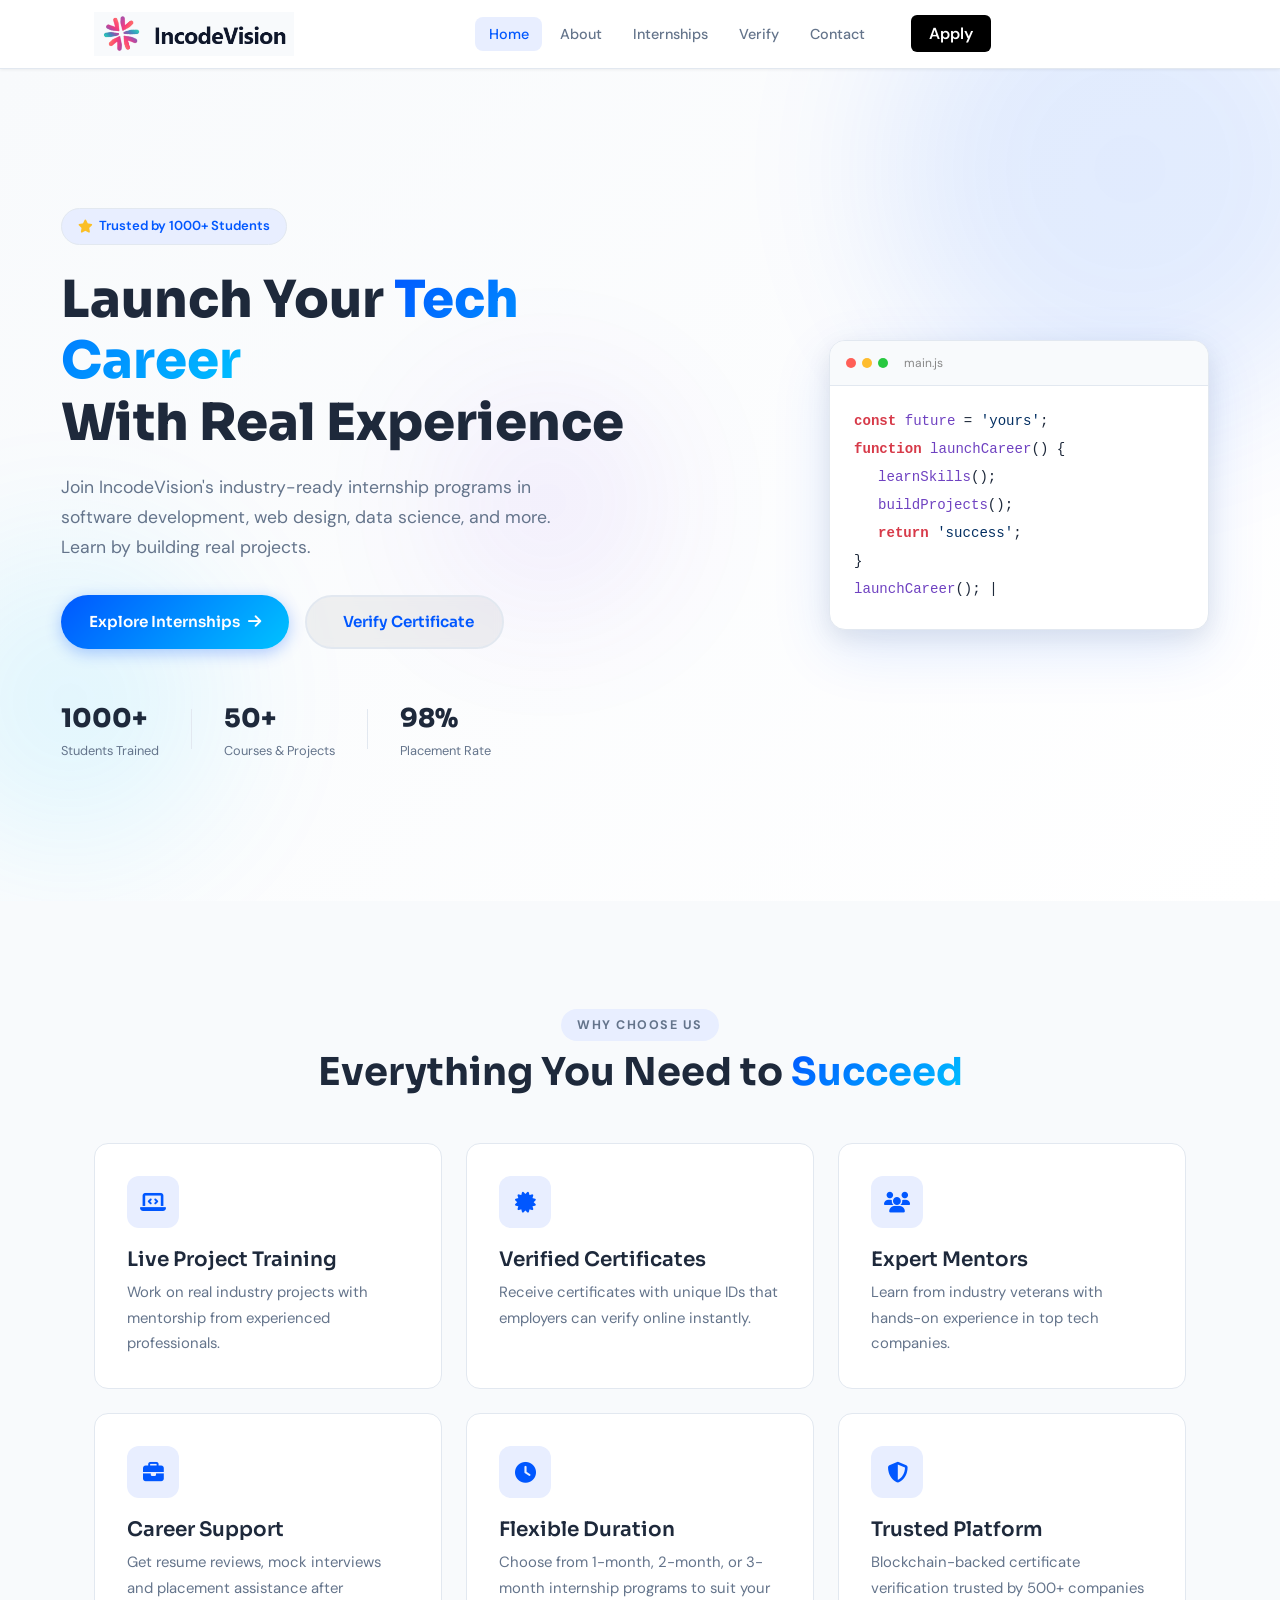
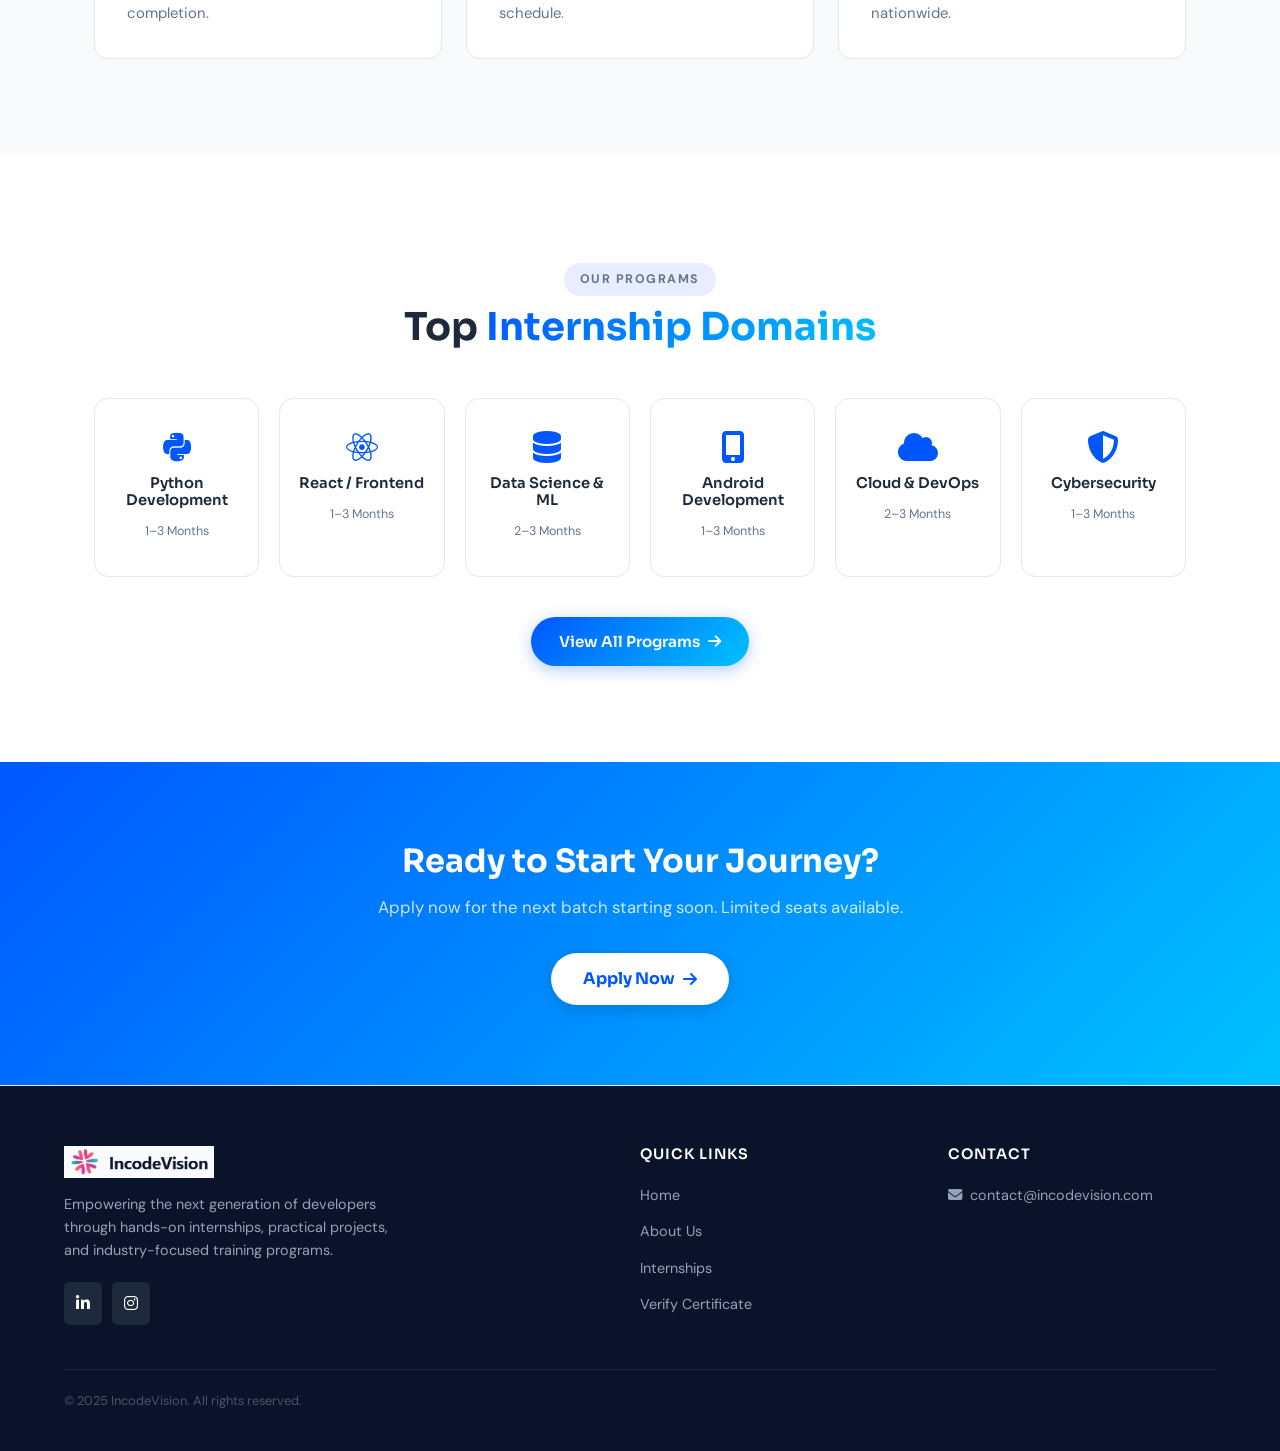
==== commit 5f87bae5: "Add files via upload" ====
--- a/incodevision-site/index.html
+++ b/incodevision-site/index.html
@@ -30,12 +30,12 @@
 
     <div class="nav-menu-wrapper">
       <ul class="nav-links">
-        <li><a href="index.html">Home</a></li>
-        <li><a href="about.html">About</a></li>
-        <li><a href="internships.html">Internships</a></li>
-        <li><a href="verify.html" class="active">Verify</a></li>
-        <li><a href="contact.html">Contact</a></li>
-      </ul>
+  <li><a href="index.html" class="active">Home</a></li>
+  <li><a href="about.html">About</a></li>
+  <li><a href="internships.html">Internships</a></li>
+  <li><a href="verify.html">Verify</a></li>
+  <li><a href="contact.html">Contact</a></li>
+</ul>
     </div>
 
     <div class="nav-action">
